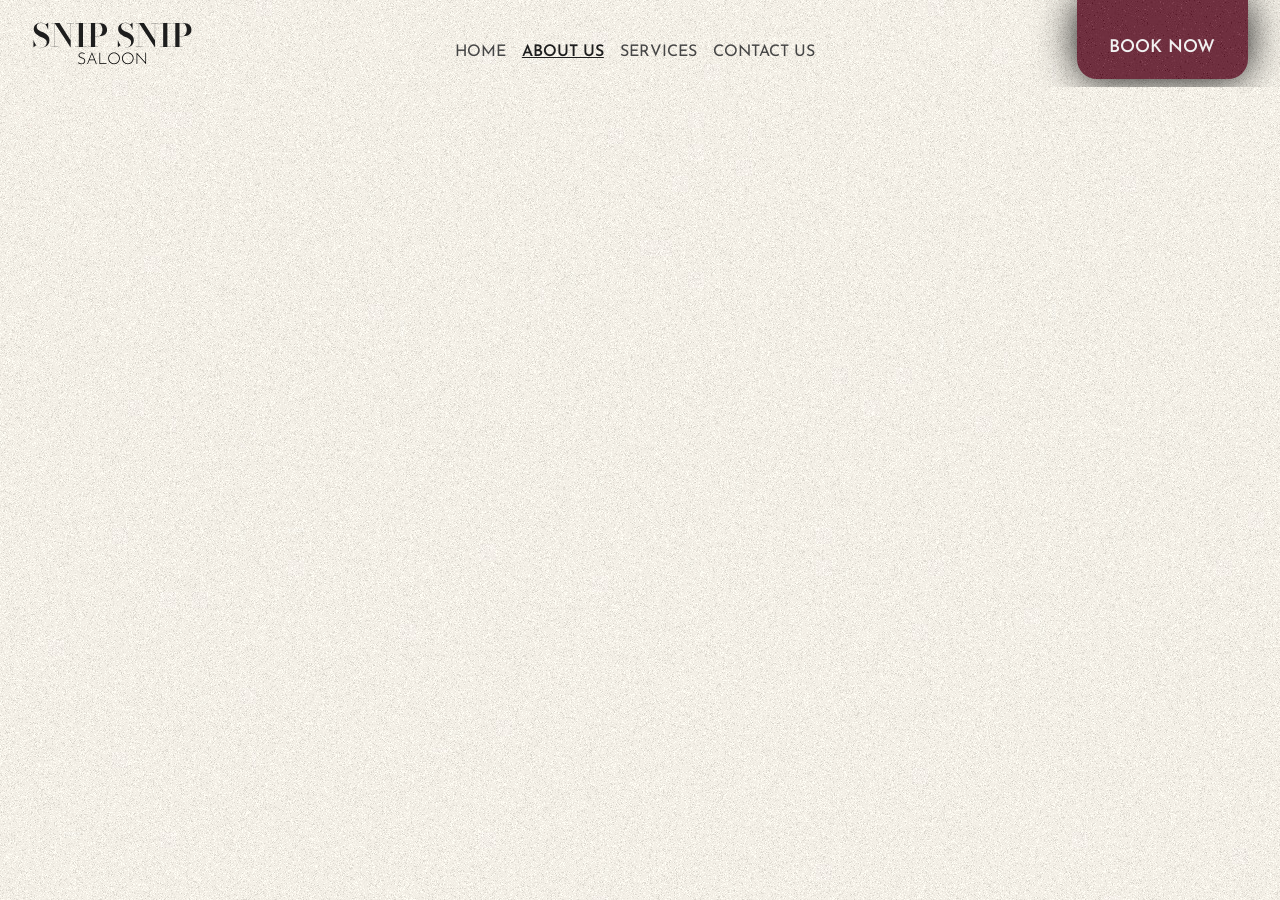
==== aboutUs.html @ 1d24a6b3 "Inital Commit" ====
<!-- Justin D. Grumal 240005134 -->
<!DOCTYPE html>
<html lang="en">
<head>
    <meta charset="UTF-8">
    <meta name="viewport" content="width=device-width, initial-scale=1.0">
    <title>SNIP SNIP - ABOUT US</title>
    <!-- Bootstrap  CDN -->
    <link href="https://cdn.jsdelivr.net/npm/bootstrap@5.3.8/dist/css/bootstrap.min.css" rel="stylesheet" integrity="sha384-sRIl4kxILFvY47J16cr9ZwB07vP4J8+LH7qKQnuqkuIAvNWLzeN8tE5YBujZqJLB" crossorigin="anonymous">
    <script src="https://cdn.jsdelivr.net/npm/bootstrap@5.3.8/dist/js/bootstrap.bundle.min.js" integrity="sha384-FKyoEForCGlyvwx9Hj09JcYn3nv7wiPVlz7YYwJrWVcXK/BmnVDxM+D2scQbITxI" crossorigin="anonymous"></script>
    <!-- Stylesheet -->
    <link rel="stylesheet" href="./CSS/universalStylesheet.css">
    <link rel="stylesheet" href="./CSS/aboutUsStylesheet.css">
    <link href='https://fonts.googleapis.com/css?family=Josefin Sans' rel='stylesheet'>
    <!-- JavaScript -->
    <script src="/JavaScript/setNav.js"></script>
</head>
<body>
    <!-- Navbar -->
    <nav class="navbar navbar-expand-lg sticky-top" id="navigationBar"></nav>
    <div class="container-fluid"></div>
</body>
</html>
---- CSS/universalStylesheet.css ----
/* Justin D. Grumal 240005134 */
html, body{
    overflow-x: hidden;
}
body{
    background-color: #F3EFE7;
    background-image: url(./Images/bg.jpg);
    background-repeat: repeat;
}
::-webkit-scrollbar {
    display: none;
}
p, .nav-link{
    font-family: 'Josefin Sans';
    font-size: 1rem;
}
h1, h2, h3, h4, h5, h6{
    font-family: 'Bodoni Moda';
}
h1{
    font-size: 2.5rem;
    font-weight: bold;
}
.white{
    color: #f1f1f1;
}
/* Navigation bar */
.navbar{
    padding-top: 0px;
}
.navbar-brand{
    margin: 0px;
    padding-left: 20px;
}
#navLinks{
    padding-top: 25px;
}
.nav-link{
    color: #464646;
    text-align: center;
}
.nav-link:hover{
    color: #1e1e1e;
    text-decoration: underline;
}
#bookNow{
    color: #f1f1f1;
    font-size: 1.1rem;
    font-weight: 600;
    background-color: #702F3E;
    background-image: url(./Images/bg2.jpg);
    background-repeat: none;
    filter: drop-shadow(0px 0px 20px #080808);
    border-radius: 0px 0px 20px 20px;
    padding: 35px 32.685px 18px 32.685px;
}
/* Offcanvas */
.offcanvas{
    background-color: #F3EFE7;
    background-image: url(./Images/bg.jpg);
    background-repeat: repeat;
}
.offcanvas:not(.show){
    background-image: none;
}
.navbar-toggler, .navbar-toggler::after, .btn-close, .btn-close::after{
    border: none !important;
    box-shadow: none !important;
    outline: none !important;
}
/* Footer */
footer{
    background-color: #403531;
    background-image: url(./Images/bg3.jpg);
    background-size: cover;
    position: absolute;
    left: 0;
    right: 0;
    width: 100%;
    padding-top: 10px;
}
#footerLogo{
    float: left;
}
#footerText{
    font-size: 0.8rem;
}
.footer-item{
    display: inline;
    list-style: none;
    padding-right: 20px;
}
/* Animation */
.fadeExit{
    animation: fadeExit;
    animation-timeline: view();
    animation-range: exit;
}
@keyframes fadeExit{
    from {scale: 1; opacity: 1;}
    to {scale: 0.8; opacity: 0;}
}
.offcanvas-top {
    height: 40vh !important;
}
/* Media Query */
@media (max-width: 600px) {
    body{
        padding: 0px;
    }
}
---- CSS/aboutUsStylesheet.css ----
/* Justin D. Grumal 240005134 */
#aboutUs{
    color: #1e1e1e;
    font-weight: 600;
    text-decoration: underline;
}
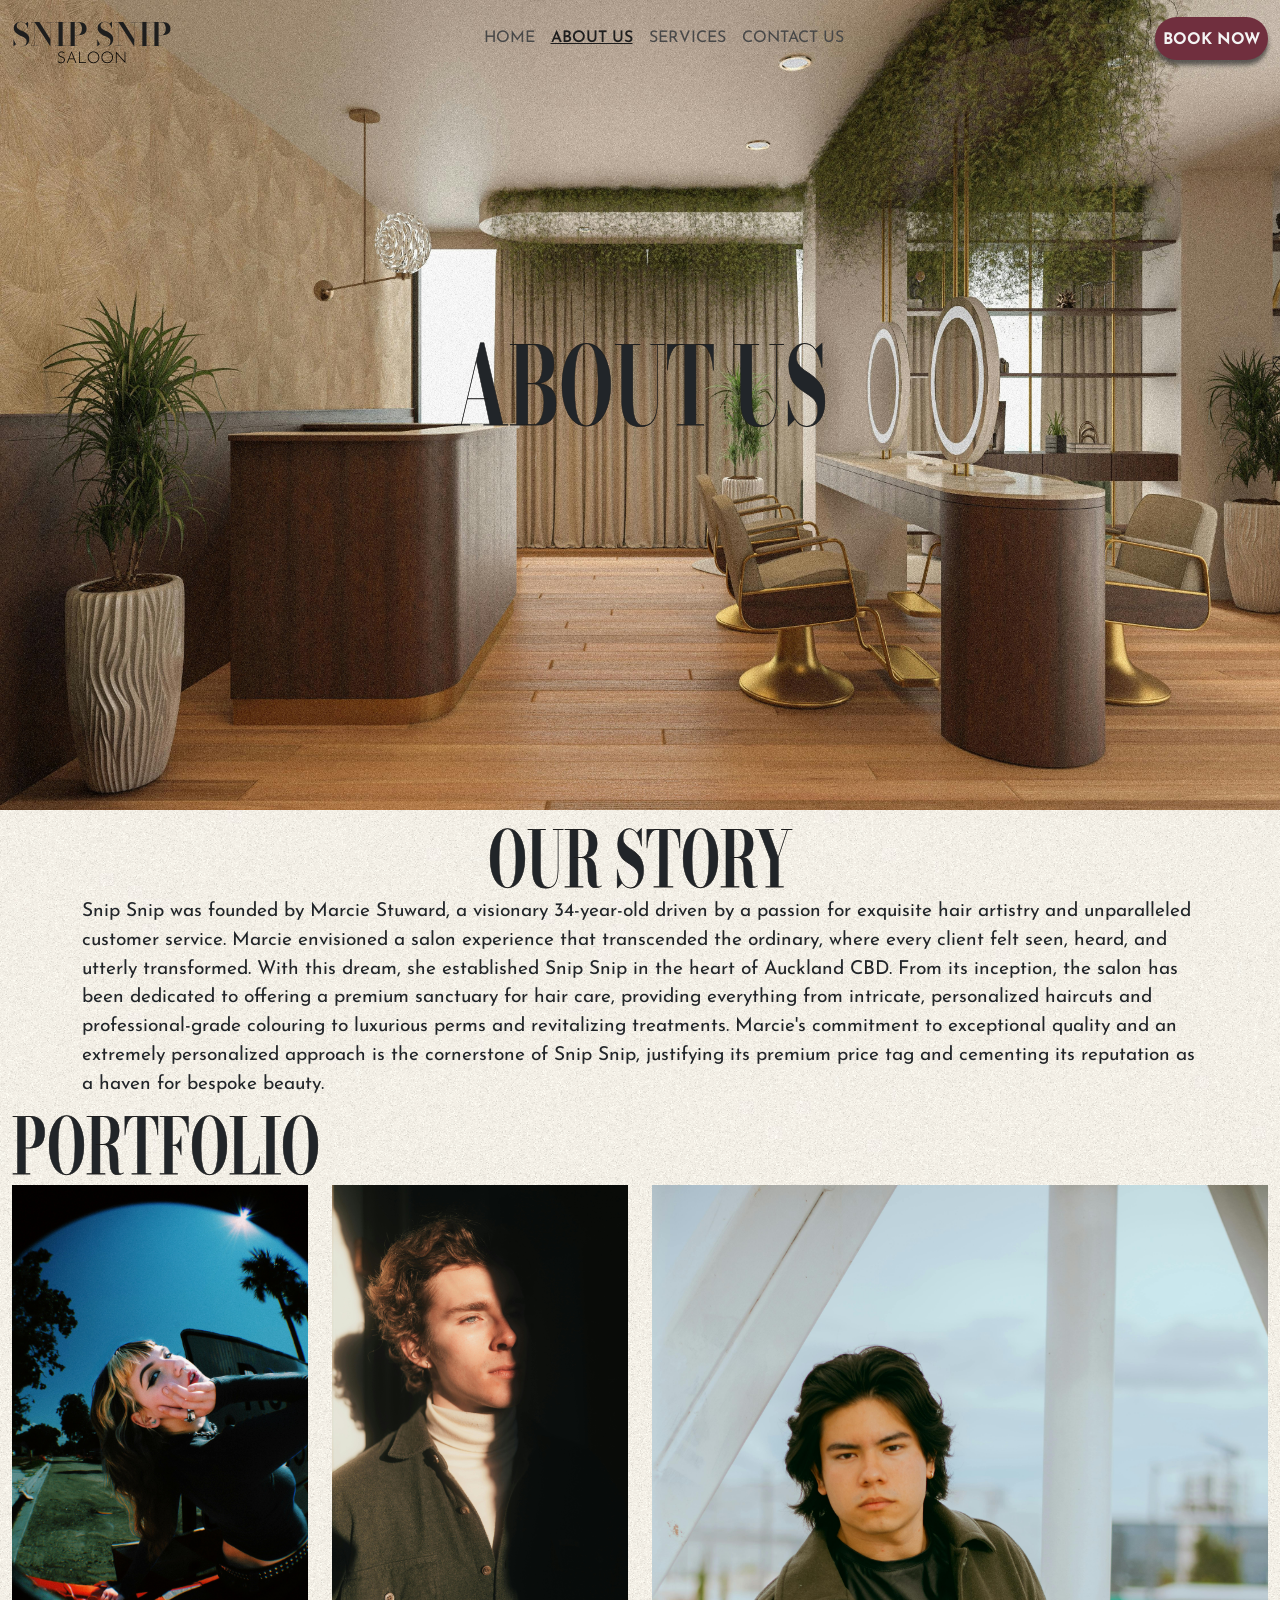
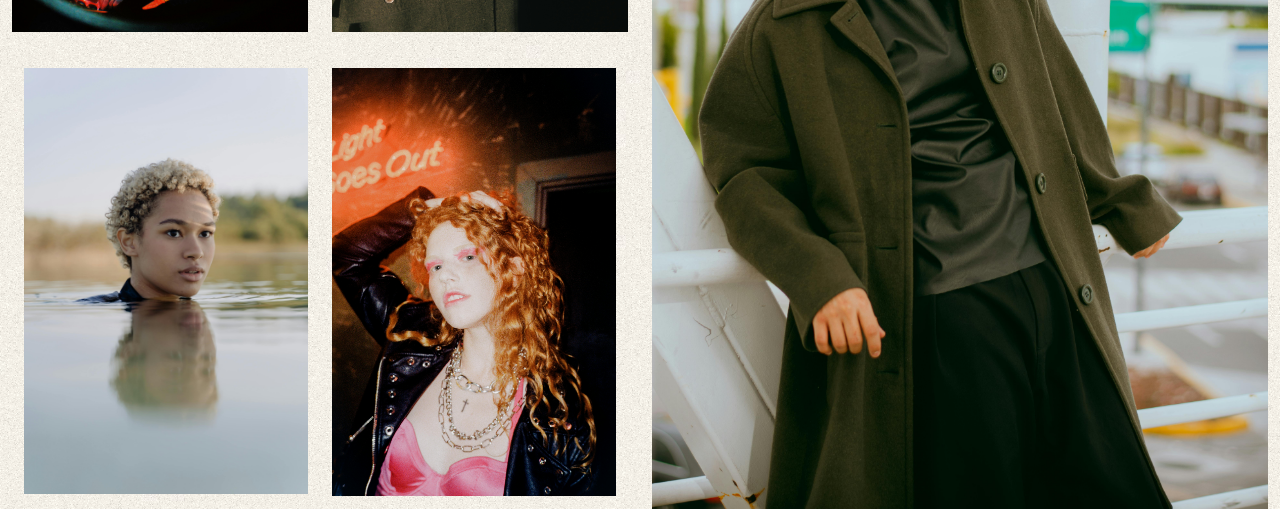
==== commit fd8d8175: "Added more pages" ====
--- a/aboutUs.html
+++ b/aboutUs.html
@@ -4,20 +4,72 @@
 <head>
     <meta charset="UTF-8">
     <meta name="viewport" content="width=device-width, initial-scale=1.0">
-    <title>SNIP SNIP - ABOUT US</title>
+    <title>Snip Snip - About Us</title>
     <!-- Bootstrap  CDN -->
     <link href="https://cdn.jsdelivr.net/npm/bootstrap@5.3.8/dist/css/bootstrap.min.css" rel="stylesheet" integrity="sha384-sRIl4kxILFvY47J16cr9ZwB07vP4J8+LH7qKQnuqkuIAvNWLzeN8tE5YBujZqJLB" crossorigin="anonymous">
     <script src="https://cdn.jsdelivr.net/npm/bootstrap@5.3.8/dist/js/bootstrap.bundle.min.js" integrity="sha384-FKyoEForCGlyvwx9Hj09JcYn3nv7wiPVlz7YYwJrWVcXK/BmnVDxM+D2scQbITxI" crossorigin="anonymous"></script>
+    <!-- JQuery CDN -->
+    <script src="https://ajax.googleapis.com/ajax/libs/jquery/3.7.1/jquery.min.js"></script>
+    <!-- Google Font -->
+    <link rel="stylesheet" href='https://fonts.googleapis.com/css?family=Josefin Sans'>
+    <link href="https://fonts.googleapis.com/css2?family=Bodoni+Moda:ital,opsz,wght@0,6..96,400..900;1,6..96,400..900&family=Libre+Barcode+128&family=Mozilla+Headline:wght@200..700&display=swap" rel="stylesheet">
     <!-- Stylesheet -->
     <link rel="stylesheet" href="./CSS/universalStylesheet.css">
     <link rel="stylesheet" href="./CSS/aboutUsStylesheet.css">
-    <link href='https://fonts.googleapis.com/css?family=Josefin Sans' rel='stylesheet'>
     <!-- JavaScript -->
     <script src="/JavaScript/setNav.js"></script>
+    <script src="./JavaScript/hideNav.js"></script>
 </head>
 <body>
     <!-- Navbar -->
-    <nav class="navbar navbar-expand-lg sticky-top" id="navigationBar"></nav>
-    <div class="container-fluid"></div>
+    <nav class="navbar navbar-expand-lg sticky-top autohide" id="navigationBar"></nav>
+    <!-- Content -->
+    <div class="container-fluid">
+        <!-- Banner -->
+        <div class="row" id="banner">
+            <div class="col-12 center">
+                <h1 class="text-uppercase thicker stretch">About Us</h1>
+            </div>
+        </div>
+        <br>
+        <!-- Our Story -->
+        <div class="container">
+            <div class="row" id="storyContainer">
+                <div class="col-md-12 centerCol">
+                    <h2 class="text-uppercase thicker stretch">Our Story</h2>
+                    <p>Snip Snip was founded by Marcie Stuward, a visionary 34-year-old driven by a passion for exquisite hair artistry and unparalleled customer service. Marcie envisioned a salon experience that transcended the ordinary, where every client felt seen, heard, and utterly transformed. With this dream, she established Snip Snip in the heart of Auckland CBD. From its inception, the salon has been dedicated to offering a premium sanctuary for hair care, providing everything from intricate, personalized haircuts and professional-grade colouring to luxurious perms and revitalizing treatments. Marcie's commitment to exceptional quality and an extremely personalized approach is the cornerstone of Snip Snip, justifying its premium price tag and cementing its reputation as a haven for bespoke beauty.</p>
+                </div>
+            </div> 
+        </div> 
+        <!-- Portfolio -->
+        <div class="row">
+            <div class="col-12">
+                <h2 class="text-uppercase thicker stretch">Portfolio</h2>
+            </div>
+        </div>
+        <div class="row gy-3">
+            <div class="col-md-6">
+                <div class="row gy-3">
+                    <div class="col-md-6">
+                        <img src="./CSS/Images/pexels-the-earthy-jay-380084919-30727520.jpg" class="w-100">
+                    </div>
+                    <div class="col-md-6">
+                        <img src="./CSS/Images/pexels-aman-malik-295717703-15669898.jpg" class="w-100 h-100">        
+                    </div>
+                </div>
+                <div class="row gy-3" id="portfolio">
+                    <div class="col-md-6">
+                        <img src="./CSS/Images/pexels-cottonbro-10678506.jpg" class="w-100">
+                    </div>
+                    <div class="col-md-6">
+                        <img src="./CSS/Images/pexels-cottonbro-10675701.jpg" class="w-100 h-100">        
+                    </div>
+                </div>
+            </div>
+            <div class="col-md-6">
+                <img src="./CSS/Images/pexels-cesar-o-neill-26650613-34082630.jpg" class="w-100 h-100">
+            </div>
+        </div>
+    </div>
 </body>
 </html>
--- a/CSS/universalStylesheet.css
+++ b/CSS/universalStylesheet.css
@@ -1,62 +1,175 @@
 /* Justin D. Grumal 240005134 */
+/* Custom Variables */  
+:root{
+    /* Colours */
+    --textColour: #1e1e1e;
+    --textColourInactive: #484848;
+    --textColourWhite: #f4f4f4;
+    --backgroundColour: #f3efe7;
+    --backgroundVariant1Colour: #E8E0D1;
+    --primaryColour: #702f3e;
+    --secondaryColour: #403531;
+    --accentColour: #28332a;
+    --shadowColour: #323232b5;
+    /* Font Size */
+    --fontBase: clamp(1rem,1.5vw,1.5rem);
+    --fontMd: clamp(30px, 4vw, 10rem);
+    --fontLg: clamp(40px, 5.6vw, 10rem);
+    --fontXlg: 3rem;
+    /* Font Family */
+    --fontFmHeading: "Bodoni Moda";
+    --fontFmText: "Josefin Sans"
+}
+/* Disables Scrollbar */
+::-webkit-scrollbar {
+    display: none;
+}
 html, body{
-    overflow-x: hidden;
+    max-width: 100%;
+}
+@media (max-width: 600px) {
+    body{
+        padding: 0px;
+    }
 }
 body{
-    background-color: #F3EFE7;
+    background-color: var(--backgroundColour);
     background-image: url(./Images/bg.jpg);
     background-repeat: repeat;
 }
-::-webkit-scrollbar {
-    display: none;
-}
+/* Center column */
+.center{
+    display: flex;
+    justify-content: center; /* Horizontal centering */
+    align-items: center;     /* Vertical centering */
+}
+.centerCol{
+    display: flex;
+    flex-direction: column;
+    justify-content: center; /* Horizontal centering */
+    align-items: center;     /* Vertical centering */
+}
+hr{
+    border: none;
+    border-top: 1px solid #fff;
+    opacity: 1;
+}
+/* Font */
 p, .nav-link{
-    font-family: 'Josefin Sans';
-    font-size: 1rem;
+    font-family: var(--fontFmText);
 }
 h1, h2, h3, h4, h5, h6{
-    font-family: 'Bodoni Moda';
+    font-family: var(--fontFmHeading);
+    font-weight: bold;
 }
 h1{
-    font-size: 2.5rem;
+    font-size: var(--fontLg);
+}
+h2{
+    font-size: var(--fontMd);
+}
+p{
+    font-size: var(--fontBase);
+}
+.whiteText{
+    color: var(--textColourWhite);
+}
+.thicker{
+    -webkit-text-stroke: .5px var(--textColour);
+}
+.whiteThicker{
+    -webkit-text-stroke: .5px var(--textColourWhite);
+}
+.stretch{
+    transform: scaleY(1.5);
+}
+.logo{
+    font-size: 30px;
+}
+/* Button */
+.button{
+    color: var(--textColour);
+    font-family: var(--fontFmText);
+    font-size: clamp(1rem,5vw,2rem);
     font-weight: bold;
-}
-.white{
-    color: #f1f1f1;
-}
+
+    background-color: var(--textColourWhite);
+    border: 1px solid var(--textColour);
+    border-radius: 50px;
+    padding: 10px 10px 0px 10px;
+}
+.btn {
+    border: none !important;
+    border-radius: 0.375rem;
+    transition: transform 0.1s ease-out;
+}
+.btn:focus, .btn:active {
+    outline: none !important;
+    box-shadow: none !important;
+}
+.btn:hover{
+    transform: scale(1.1);
+    transition: transform 0.3s ease-in;
+}   
+
 /* Navigation bar */
-.navbar{
-    padding-top: 0px;
-}
+/* Nav Container */
+.navbar{ 
+    padding-top: 10px;
+}
+/* Nav Logo */
 .navbar-brand{
     margin: 0px;
-    padding-left: 20px;
-}
-#navLinks{
-    padding-top: 25px;
+    padding: 0px;
+}
+#navbarLogo{
+    width: clamp(111.63px,26vw,10rem);
+    height: auto;
+    min-width: 111.63px;
+    min-height: 43px;
 }
 .nav-link{
-    color: #464646;
+    color: var(--textColourInactive);
+    font-size: 1rem;
     text-align: center;
+    display: inline-block;
 }
 .nav-link:hover{
-    color: #1e1e1e;
+    color: var(--textColour);
     text-decoration: underline;
 }
 #bookNow{
-    color: #f1f1f1;
+    background-color: var(--primaryColour);
+    color: var(--textColourWhite);
+    font-weight: bold;
+    border-radius: 30px;
+    filter: drop-shadow(0px 5px 2px var(--shadowColour));
+    padding: 11px 8px 8px 8px;
+    transition: transform 0.1s ease-out, filter 0.1s ease-out;
+}
+#bookNow:hover{
+    text-decoration: none;
+    filter: drop-shadow(0px 7px 4px var(--shadowColour));
+    transform: scale(1.05);
+    transition: transform 0.3s ease-in, filter 0.3s ease-in;
+}
+/* #bookNow{
+    background-color: var(--primaryColour);
+    background-image: url(./Images/bg2.jpg);
+    background-repeat: none;
+    
+    color: var(--textColourWhite);
     font-size: 1.1rem;
     font-weight: 600;
-    background-color: #702F3E;
-    background-image: url(./Images/bg2.jpg);
-    background-repeat: none;
-    filter: drop-shadow(0px 0px 20px #080808);
+    
+    filter: drop-shadow(0px 0px 20px var(--shadowColour));
     border-radius: 0px 0px 20px 20px;
     padding: 35px 32.685px 18px 32.685px;
-}
+} */
+
 /* Offcanvas */
 .offcanvas{
-    background-color: #F3EFE7;
+    background-color: var(--backgroundColour);
     background-image: url(./Images/bg.jpg);
     background-repeat: repeat;
 }
@@ -68,9 +181,21 @@
     box-shadow: none !important;
     outline: none !important;
 }
+/* Navigation hide */
+.autohide {
+  width: 100%;
+  z-index: 1030; 
+  transition: transform 0.3s ease-in-out;
+}
+.scrolled-down {
+  transform: translateY(-100%);
+}
+.scrolled-up {
+  transform: translateY(0);
+}
 /* Footer */
 footer{
-    background-color: #403531;
+    background-color: var(--secondaryColour);
     background-image: url(./Images/bg3.jpg);
     background-size: cover;
     position: absolute;
@@ -79,8 +204,9 @@
     width: 100%;
     padding-top: 10px;
 }
-#footerLogo{
-    float: left;
+.footerIcon{
+    color: var(--textColourWhite);
+    font-size: 1.5rem;
 }
 #footerText{
     font-size: 0.8rem;
@@ -90,7 +216,17 @@
     list-style: none;
     padding-right: 20px;
 }
+
 /* Animation */
+.animationFade{
+    animation: fade;
+    animation-timeline: view();
+    animation-range: entry;
+}
+@keyframes fade{
+    from {scale: 0.8; opacity: 0;}
+    to {scale: 1; opacity: 1;}
+}
 .fadeExit{
     animation: fadeExit;
     animation-timeline: view();
@@ -100,12 +236,20 @@
     from {scale: 1; opacity: 1;}
     to {scale: 0.8; opacity: 0;}
 }
-.offcanvas-top {
-    height: 40vh !important;
-}
-/* Media Query */
-@media (max-width: 600px) {
-    body{
-        padding: 0px;
-    }
-}+
+.animationZoom {
+  animation: fade 1s ease-out forwards;
+}
+
+@keyframes zoomIn {
+  from {
+    transform: scale(0);
+    opacity: 0;
+  }
+  to {
+    transform: scale(1);
+    opacity: 1;
+  }
+}
+
+
--- a/CSS/aboutUsStylesheet.css
+++ b/CSS/aboutUsStylesheet.css
@@ -3,4 +3,76 @@
     color: #1e1e1e;
     font-weight: 600;
     text-decoration: underline;
-} +} 
+/* Body Background */
+body{
+    background-image: url(./Images/bannerIndex_L.jpg), url(./Images/bg.jpg);
+    background-repeat: no-repeat, repeat;
+    background-size: 100vw 90vh;
+}
+@media (max-width: 600px) {
+    body{
+        background-image: url(./Images/bannerIndex_SM.jpg);
+        background-repeat: no-repeat;
+        background-size: 100vw 90vh;
+    }
+}
+/* Banner Container */
+#banner{
+    display: flex;
+    height: 70vh; 
+    align-items: center; 
+    justify-content: center; 
+}
+/* Story Container */
+#storyContainer{
+    padding: 100px 0 0 0;
+}
+/* Portfolio */
+#portfolio{
+    margin: 20px 0 0 0;
+}
+.flip-card {
+  background-color: transparent;
+  width: 100%;
+  height: auto;
+  border: 1px solid #f1f1f1;
+  perspective: 1000px; /* Remove this if you don't want the 3D effect */
+}
+
+/* This container is needed to position the front and back side */
+.flip-card-inner {
+  position: relative;
+  width: 100%;
+  height: 100%;
+  text-align: center;
+  transition: transform 0.8s;
+  transform-style: preserve-3d;
+}
+
+/* Do an horizontal flip when you move the mouse over the flip box container */
+.flip-card:hover .flip-card-inner {
+  transform: rotateY(180deg);
+}
+
+/* Position the front and back side */
+.flip-card-front, .flip-card-back {
+  position: absolute;
+  width: 100%;
+  height: 100%;
+  -webkit-backface-visibility: hidden; /* Safari */
+  backface-visibility: hidden;
+}
+
+/* Style the front side (fallback if image is missing) */
+.flip-card-front {
+  background-color: #bbb;
+  color: black;
+}
+
+/* Style the back side */
+.flip-card-back {
+  background-color: dodgerblue;
+  color: white;
+  transform: rotateY(180deg);
+}
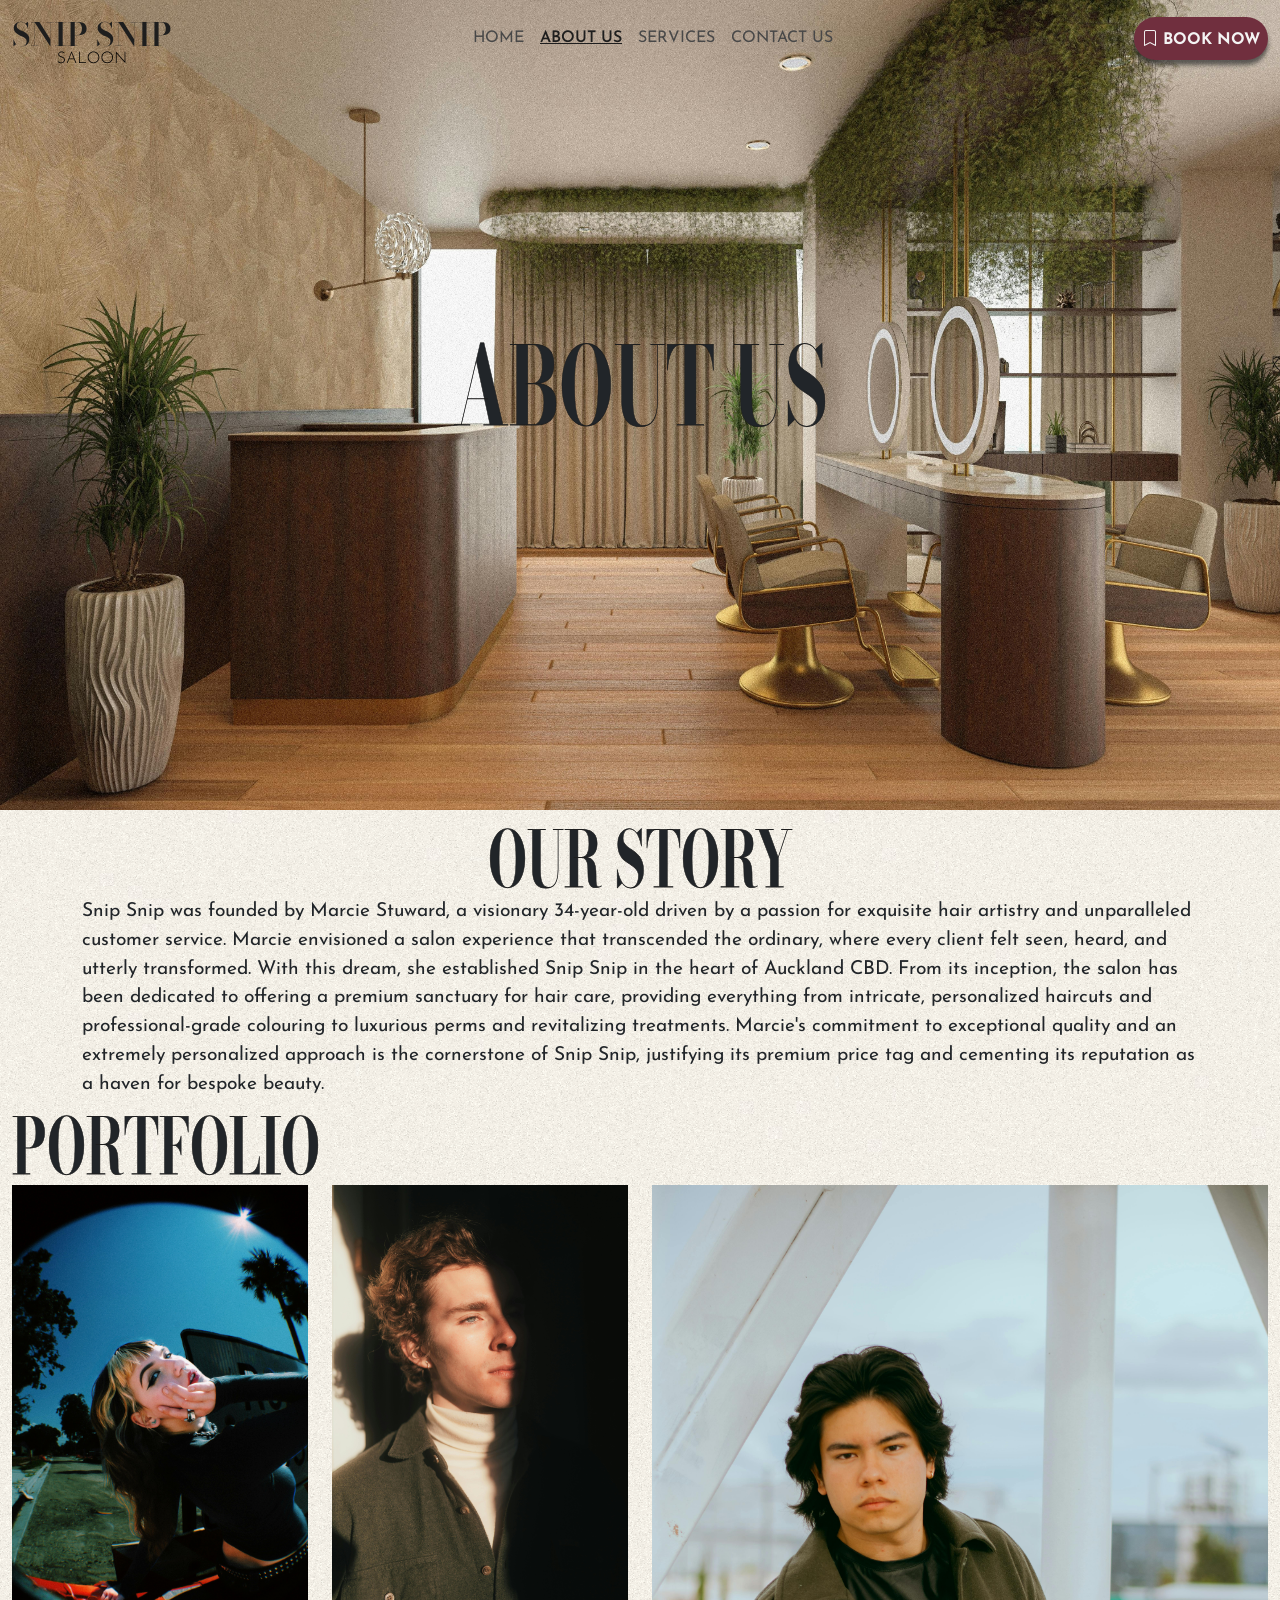
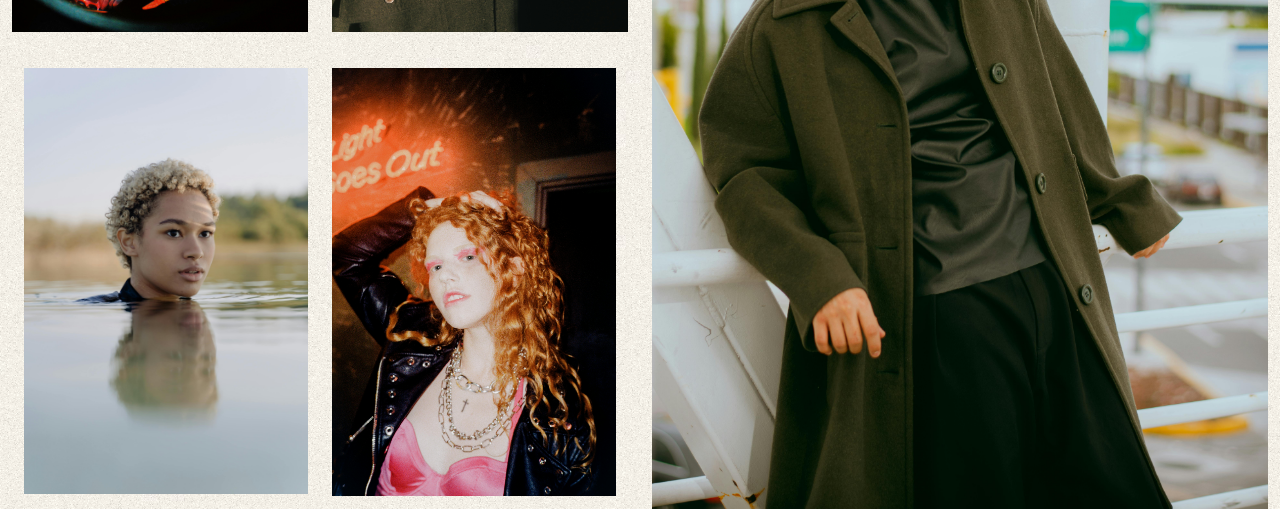
==== commit 348cee11: "Finished Home" ====
--- a/aboutUs.html
+++ b/aboutUs.html
@@ -8,6 +8,7 @@
     <!-- Bootstrap  CDN -->
     <link href="https://cdn.jsdelivr.net/npm/bootstrap@5.3.8/dist/css/bootstrap.min.css" rel="stylesheet" integrity="sha384-sRIl4kxILFvY47J16cr9ZwB07vP4J8+LH7qKQnuqkuIAvNWLzeN8tE5YBujZqJLB" crossorigin="anonymous">
     <script src="https://cdn.jsdelivr.net/npm/bootstrap@5.3.8/dist/js/bootstrap.bundle.min.js" integrity="sha384-FKyoEForCGlyvwx9Hj09JcYn3nv7wiPVlz7YYwJrWVcXK/BmnVDxM+D2scQbITxI" crossorigin="anonymous"></script>
+    <link rel="stylesheet" href="https://cdn.jsdelivr.net/npm/bootstrap-icons@1.13.1/font/bootstrap-icons.min.css">
     <!-- JQuery CDN -->
     <script src="https://ajax.googleapis.com/ajax/libs/jquery/3.7.1/jquery.min.js"></script>
     <!-- Google Font -->
--- a/CSS/universalStylesheet.css
+++ b/CSS/universalStylesheet.css
@@ -5,12 +5,14 @@
     --textColour: #1e1e1e;
     --textColourInactive: #484848;
     --textColourWhite: #f4f4f4;
+    --textColourWhiteVar2: #e4e4e4;
     --backgroundColour: #f3efe7;
     --backgroundVariant1Colour: #E8E0D1;
     --primaryColour: #702f3e;
     --secondaryColour: #403531;
     --accentColour: #28332a;
     --shadowColour: #323232b5;
+    --shadowColourVar2: #212121d8;
     /* Font Size */
     --fontBase: clamp(1rem,1.5vw,1.5rem);
     --fontMd: clamp(30px, 4vw, 10rem);
@@ -54,6 +56,11 @@
     border-top: 1px solid #fff;
     opacity: 1;
 }
+.hrBlack{
+    border: none;
+    border-top: 2px solid var(--textColour);
+    opacity: 1;
+}
 /* Font */
 p, .nav-link{
     font-family: var(--fontFmText);
@@ -71,6 +78,9 @@
 p{
     font-size: var(--fontBase);
 }
+a{
+    color: inherit;
+}
 .whiteText{
     color: var(--textColourWhite);
 }
@@ -78,13 +88,14 @@
     -webkit-text-stroke: .5px var(--textColour);
 }
 .whiteThicker{
-    -webkit-text-stroke: .5px var(--textColourWhite);
+    -webkit-text-stroke: 1px var(--textColourWhite);
 }
 .stretch{
     transform: scaleY(1.5);
 }
 .logo{
-    font-size: 30px;
+    font-size: clamp(30px,4vw,50px);
+    padding: 0 20px 0 0 ;
 }
 /* Button */
 .button{
@@ -94,9 +105,43 @@
     font-weight: bold;
 
     background-color: var(--textColourWhite);
-    border: 1px solid var(--textColour);
+    filter: drop-shadow(0px 8px 4px var(--shadowColourVar2));
+    padding: 13px 10px 10px 10px;
+    border: none;
     border-radius: 50px;
-    padding: 10px 10px 0px 10px;
+    transition: transform 0.1s ease-out, filter 0.1s ease-out;
+}
+.buttonAlt{
+    color: var(--textColourWhite);
+    font-family: var(--fontFmText);
+    font-size: clamp(1rem,5vw,2rem);
+    font-weight: bold;
+
+    background-color: var(--textColour);
+    filter: drop-shadow(0px 8px 4px var(--shadowColourVar2));
+    padding: 13px 10px 10px 10px;
+    border: none;
+    border-radius: 50px;
+    transition: transform 0.1s ease-out, filter 0.1s ease-out;
+}
+.bookNowBtn{
+    color: var(--textColourWhite);
+    font-family: var(--fontFmText);
+    font-size: clamp(1rem,5vw,2rem);
+    font-weight: bold;
+
+    background-color: var(--primaryColour);
+    filter: drop-shadow(0px 8px 4px var(--shadowColourVar2));
+    padding: 13px 10px 10px 10px;
+    border: none;
+    border-radius: 50px;
+    transition: transform 0.1s ease-out, filter 0.1s ease-out;
+}
+.button:hover, .buttonAlt:hover, .bookNowBtn:hover{
+    text-decoration: none;
+    filter: drop-shadow(0px 14px 8px var(--shadowColourVar2));
+    transform: scale(1.05);
+    transition: transform 0.3s ease-in, filter 0.3s ease-in;
 }
 .btn {
     border: none !important;
@@ -113,15 +158,16 @@
 }   
 
 /* Navigation bar */
-/* Nav Container */
+/* Container */
 .navbar{ 
     padding-top: 10px;
 }
-/* Nav Logo */
+/* Logo Container */
 .navbar-brand{
     margin: 0px;
     padding: 0px;
 }
+/* Logo */
 #navbarLogo{
     width: clamp(111.63px,26vw,10rem);
     height: auto;
@@ -153,19 +199,6 @@
     transform: scale(1.05);
     transition: transform 0.3s ease-in, filter 0.3s ease-in;
 }
-/* #bookNow{
-    background-color: var(--primaryColour);
-    background-image: url(./Images/bg2.jpg);
-    background-repeat: none;
-    
-    color: var(--textColourWhite);
-    font-size: 1.1rem;
-    font-weight: 600;
-    
-    filter: drop-shadow(0px 0px 20px var(--shadowColour));
-    border-radius: 0px 0px 20px 20px;
-    padding: 35px 32.685px 18px 32.685px;
-} */
 
 /* Offcanvas */
 .offcanvas{
@@ -183,15 +216,15 @@
 }
 /* Navigation hide */
 .autohide {
-  width: 100%;
-  z-index: 1030; 
-  transition: transform 0.3s ease-in-out;
+    width: 100%;
+    z-index: 1030; 
+    transition: transform 0.3s ease-in-out;
 }
 .scrolled-down {
-  transform: translateY(-100%);
+    transform: translateY(-100%);
 }
 .scrolled-up {
-  transform: translateY(0);
+    transform: translateY(0);
 }
 /* Footer */
 footer{
@@ -223,6 +256,9 @@
     animation-timeline: view();
     animation-range: entry;
 }
+.animationZoom {
+  animation: fade 1s ease-out forwards;
+}
 @keyframes fade{
     from {scale: 0.8; opacity: 0;}
     to {scale: 1; opacity: 1;}
@@ -235,21 +271,4 @@
 @keyframes fadeExit{
     from {scale: 1; opacity: 1;}
     to {scale: 0.8; opacity: 0;}
-}
-
-.animationZoom {
-  animation: fade 1s ease-out forwards;
-}
-
-@keyframes zoomIn {
-  from {
-    transform: scale(0);
-    opacity: 0;
-  }
-  to {
-    transform: scale(1);
-    opacity: 1;
-  }
-}
-
-
+}
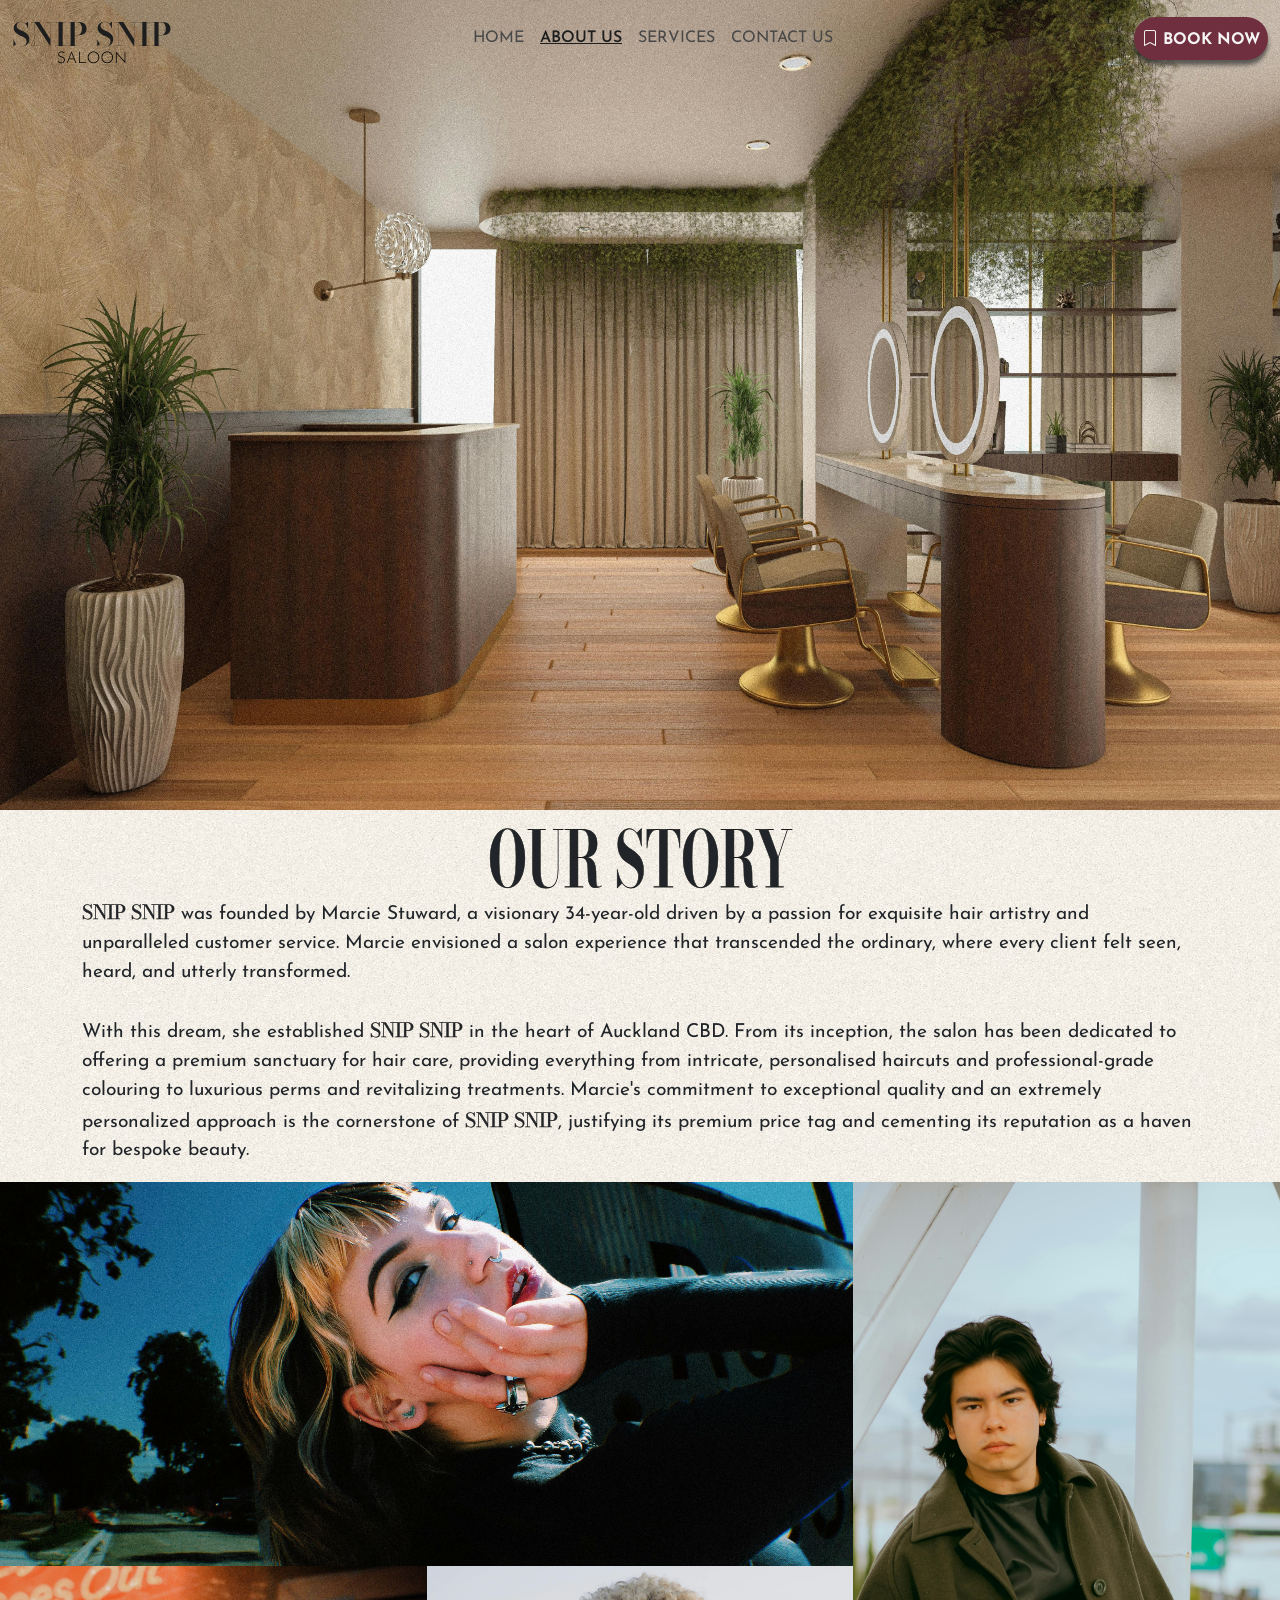
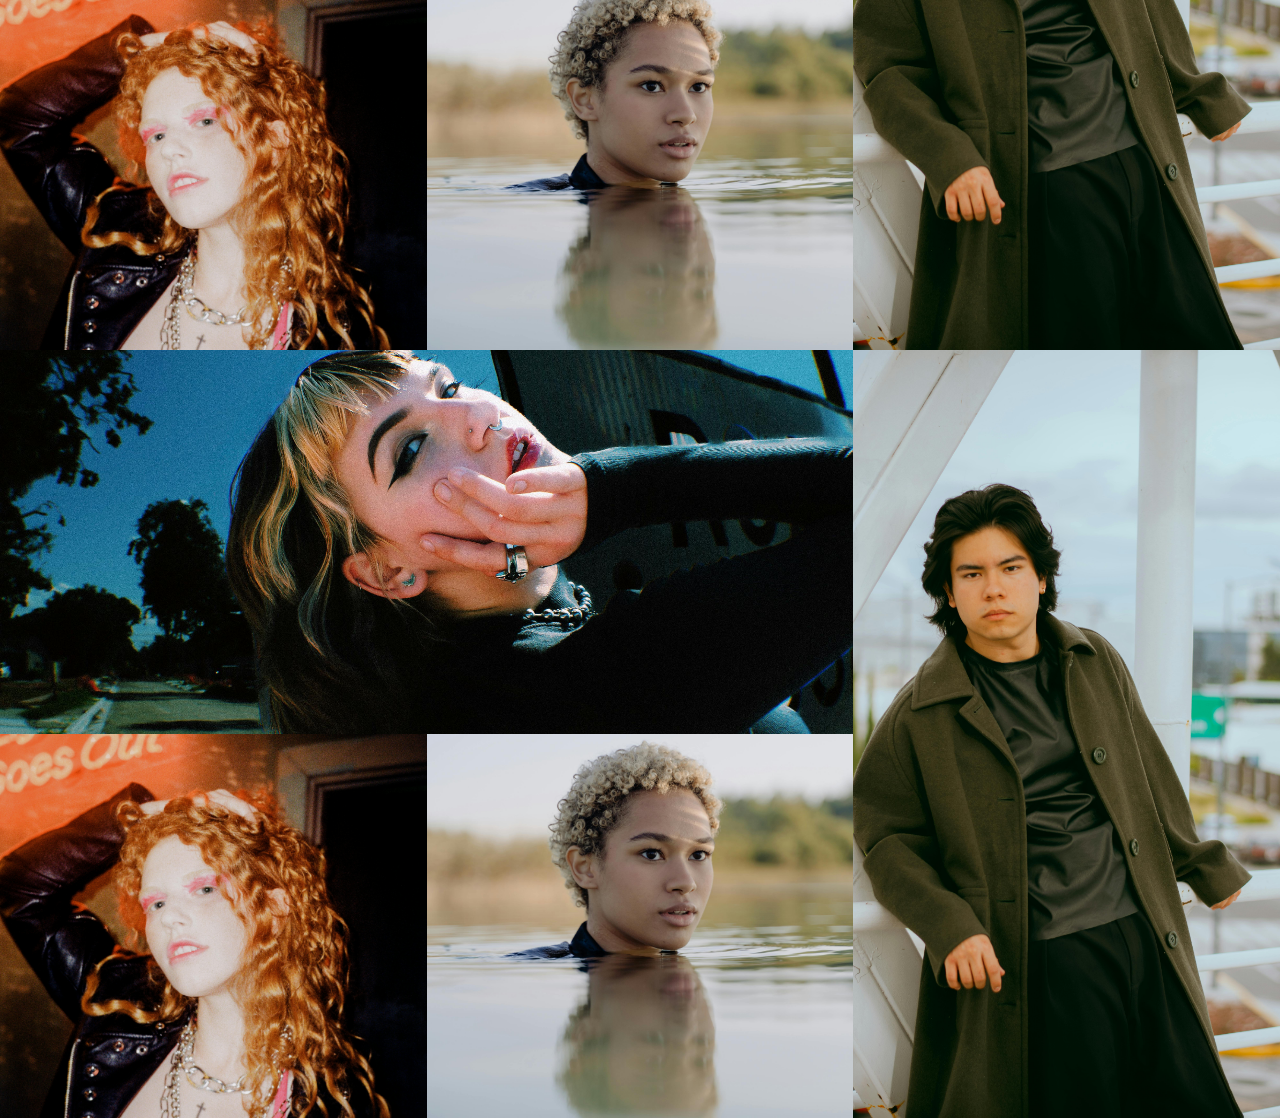
==== commit 6bbf9f70: "Finished Service Page | About Partially" ====
--- a/aboutUs.html
+++ b/aboutUs.html
@@ -29,7 +29,6 @@
         <!-- Banner -->
         <div class="row" id="banner">
             <div class="col-12 center">
-                <h1 class="text-uppercase thicker stretch">About Us</h1>
             </div>
         </div>
         <br>
@@ -38,39 +37,75 @@
             <div class="row" id="storyContainer">
                 <div class="col-md-12 centerCol">
                     <h2 class="text-uppercase thicker stretch">Our Story</h2>
-                    <p>Snip Snip was founded by Marcie Stuward, a visionary 34-year-old driven by a passion for exquisite hair artistry and unparalleled customer service. Marcie envisioned a salon experience that transcended the ordinary, where every client felt seen, heard, and utterly transformed. With this dream, she established Snip Snip in the heart of Auckland CBD. From its inception, the salon has been dedicated to offering a premium sanctuary for hair care, providing everything from intricate, personalized haircuts and professional-grade colouring to luxurious perms and revitalizing treatments. Marcie's commitment to exceptional quality and an extremely personalized approach is the cornerstone of Snip Snip, justifying its premium price tag and cementing its reputation as a haven for bespoke beauty.</p>
+                    <p><span class="text-uppercase thicker" style="font-family: var(--fontFmHeading);">Snip Snip</span> was founded by Marcie Stuward, a visionary 34-year-old driven by a passion for exquisite hair artistry and unparalleled customer service. Marcie envisioned a salon experience that transcended the ordinary, where every client felt seen, heard, and utterly transformed.<br><br>With this dream, she established <span class="text-uppercase thicker" style="font-family: var(--fontFmHeading);">Snip Snip</span> in the heart of Auckland CBD. From its inception, the salon has been dedicated to offering a premium sanctuary for hair care, providing everything from intricate, personalised haircuts and professional-grade colouring to luxurious perms and revitalizing treatments. Marcie's commitment to exceptional quality and an extremely personalized approach is the cornerstone of <span class="text-uppercase thicker" style="font-family: var(--fontFmHeading);">Snip Snip</span>, justifying its premium price tag and cementing its reputation as a haven for bespoke beauty.</p>
                 </div>
             </div> 
         </div> 
         <!-- Portfolio -->
         <div class="row">
-            <div class="col-12">
-                <h2 class="text-uppercase thicker stretch">Portfolio</h2>
-            </div>
-        </div>
-        <div class="row gy-3">
-            <div class="col-md-6">
-                <div class="row gy-3">
-                    <div class="col-md-6">
-                        <img src="./CSS/Images/pexels-the-earthy-jay-380084919-30727520.jpg" class="w-100">
-                    </div>
-                    <div class="col-md-6">
-                        <img src="./CSS/Images/pexels-aman-malik-295717703-15669898.jpg" class="w-100 h-100">        
+            <div class="col-8">
+                <div class="row">
+                    <div class="p-0 col-md-12">
+                        <div class="portfolioContainer2">
+                            <img src="./CSS/Images/pexels-the-earthy-jay-380084919-30727520.jpg">
+                        </div>
                     </div>
                 </div>
-                <div class="row gy-3" id="portfolio">
-                    <div class="col-md-6">
-                        <img src="./CSS/Images/pexels-cottonbro-10678506.jpg" class="w-100">
+                <div class="row">
+                    <div class="p-0 col-6">
+                        <div class="portfolioContainer3">
+                            <img src="./CSS/Images/pexels-cottonbro-10675701.jpg">
+                        </div>
                     </div>
-                    <div class="col-md-6">
-                        <img src="./CSS/Images/pexels-cottonbro-10675701.jpg" class="w-100 h-100">        
+                    <div class="p-0 col-6">
+                        <div class="portfolioContainer3">
+                            <img src="./CSS/Images/pexels-cottonbro-10678506.jpg">
+                        </div>
                     </div>
                 </div>
             </div>
-            <div class="col-md-6">
-                <img src="./CSS/Images/pexels-cesar-o-neill-26650613-34082630.jpg" class="w-100 h-100">
+            <div class="p-0 col-4">
+                <div class="portfolioContainer">
+                    <img src="./CSS/Images/pexels-cesar-o-neill-26650613-34082630.jpg">
+                    <div class="dresserContainer">
+                        <h3 class="text-uppercase thicker stretch">Hairdresser: Chris Andrew</h3>
+                    </div>
+                </div>
             </div>
         </div>
+        <div class="row">
+            <div class="col-8">
+                <div class="row">
+                    <div class="p-0 col-md-12">
+                        <div class="portfolioContainer2">
+                            <img src="./CSS/Images/pexels-the-earthy-jay-380084919-30727520.jpg">
+                        </div>
+                    </div>
+                </div>
+                <div class="row">
+                    <div class="p-0 col-6">
+                        <div class="portfolioContainer3">
+                            <img src="./CSS/Images/pexels-cottonbro-10675701.jpg">
+                        </div>
+                    </div>
+                    <div class="p-0 col-6">
+                        <div class="portfolioContainer3">
+                            <img src="./CSS/Images/pexels-cottonbro-10678506.jpg">
+                        </div>
+                    </div>
+                </div>
+            </div>
+            <div class="p-0 col-4">
+                <div class="portfolioContainer">
+                    <img src="./CSS/Images/pexels-cesar-o-neill-26650613-34082630.jpg">
+                    <!-- <div class="dresserContainer">
+                        <img src="./CSS/Images/chrisHairdresser.png">
+                        <p>Text</p>
+                    </div> -->
+                </div>
+            </div>
+        </div>
+        
     </div>
 </body>
 </html>
--- a/CSS/universalStylesheet.css
+++ b/CSS/universalStylesheet.css
@@ -94,7 +94,7 @@
     transform: scaleY(1.5);
 }
 .logo{
-    font-size: clamp(30px,4vw,50px);
+    font-size: clamp(20px,4vw,30px);
     padding: 0 20px 0 0 ;
 }
 /* Button */
@@ -139,7 +139,7 @@
 }
 .button:hover, .buttonAlt:hover, .bookNowBtn:hover{
     text-decoration: none;
-    filter: drop-shadow(0px 14px 8px var(--shadowColourVar2));
+    filter: drop-shadow(0px 10px 4px var(--shadowColourVar2));
     transform: scale(1.05);
     transition: transform 0.3s ease-in, filter 0.3s ease-in;
 }
--- a/CSS/aboutUsStylesheet.css
+++ b/CSS/aboutUsStylesheet.css
@@ -12,8 +12,8 @@
 }
 @media (max-width: 600px) {
     body{
-        background-image: url(./Images/bannerIndex_SM.jpg);
-        background-repeat: no-repeat;
+        background-image: url(./Images/bannerIndex_SM.jpg), url(./Images/bg.jpg);
+        background-repeat: no-repeat, repeat;
         background-size: 100vw 90vh;
     }
 }
@@ -29,50 +29,49 @@
     padding: 100px 0 0 0;
 }
 /* Portfolio */
-#portfolio{
-    margin: 20px 0 0 0;
+.portfolioContainer{
+    position: relative;
+    display: block;
+    margin: auto;
+    width: 100%;
+    height: 60vw;
 }
-.flip-card {
-  background-color: transparent;
-  width: 100%;
-  height: auto;
-  border: 1px solid #f1f1f1;
-  perspective: 1000px; /* Remove this if you don't want the 3D effect */
+.portfolioContainer img:hover{
+    filter: opacity(0.1);
+    transition: filter 0.3s ease-in;
 }
-
-/* This container is needed to position the front and back side */
-.flip-card-inner {
-  position: relative;
-  width: 100%;
-  height: 100%;
-  text-align: center;
-  transition: transform 0.8s;
-  transform-style: preserve-3d;
+.portfolioContainer2{
+    position: relative;
+    display: block;
+    margin: auto;
+    width: 100%;
+    height: 30vw;
 }
-
-/* Do an horizontal flip when you move the mouse over the flip box container */
-.flip-card:hover .flip-card-inner {
-  transform: rotateY(180deg);
+.portfolioContainer3{
+    position: relative;
+    display: block;
+    margin: auto;
+    width: 100%;
+    height: 30vw;
 }
-
-/* Position the front and back side */
-.flip-card-front, .flip-card-back {
-  position: absolute;
-  width: 100%;
-  height: 100%;
-  -webkit-backface-visibility: hidden; /* Safari */
-  backface-visibility: hidden;
+.portfolioContainer img, .portfolioContainer2 img, .portfolioContainer3 img{
+    width: 100%;
+    height: 100%;
+    object-fit: cover;
+    transition: filter 0.2s ease-out;
 }
-
-/* Style the front side (fallback if image is missing) */
-.flip-card-front {
-  background-color: #bbb;
-  color: black;
+.dresserContainer{
+    position: absolute;
+    z-index: -1 !important;
+    bottom: 0;
+    left: 10px;
 }
-
-/* Style the back side */
-.flip-card-back {
-  background-color: dodgerblue;
-  color: white;
-  transform: rotateY(180deg);
+.dresserContainer img{
+    width: clamp(30px, 20vw,20rem);
+    height: auto;
+    aspect-ratio: 1/1;
+    border: 1px solid var(--textColourWhite);
+    border-radius: 50%;
+    filter: drop-shadow(0px 5px 2px var(--shadowColour));
+    
 }
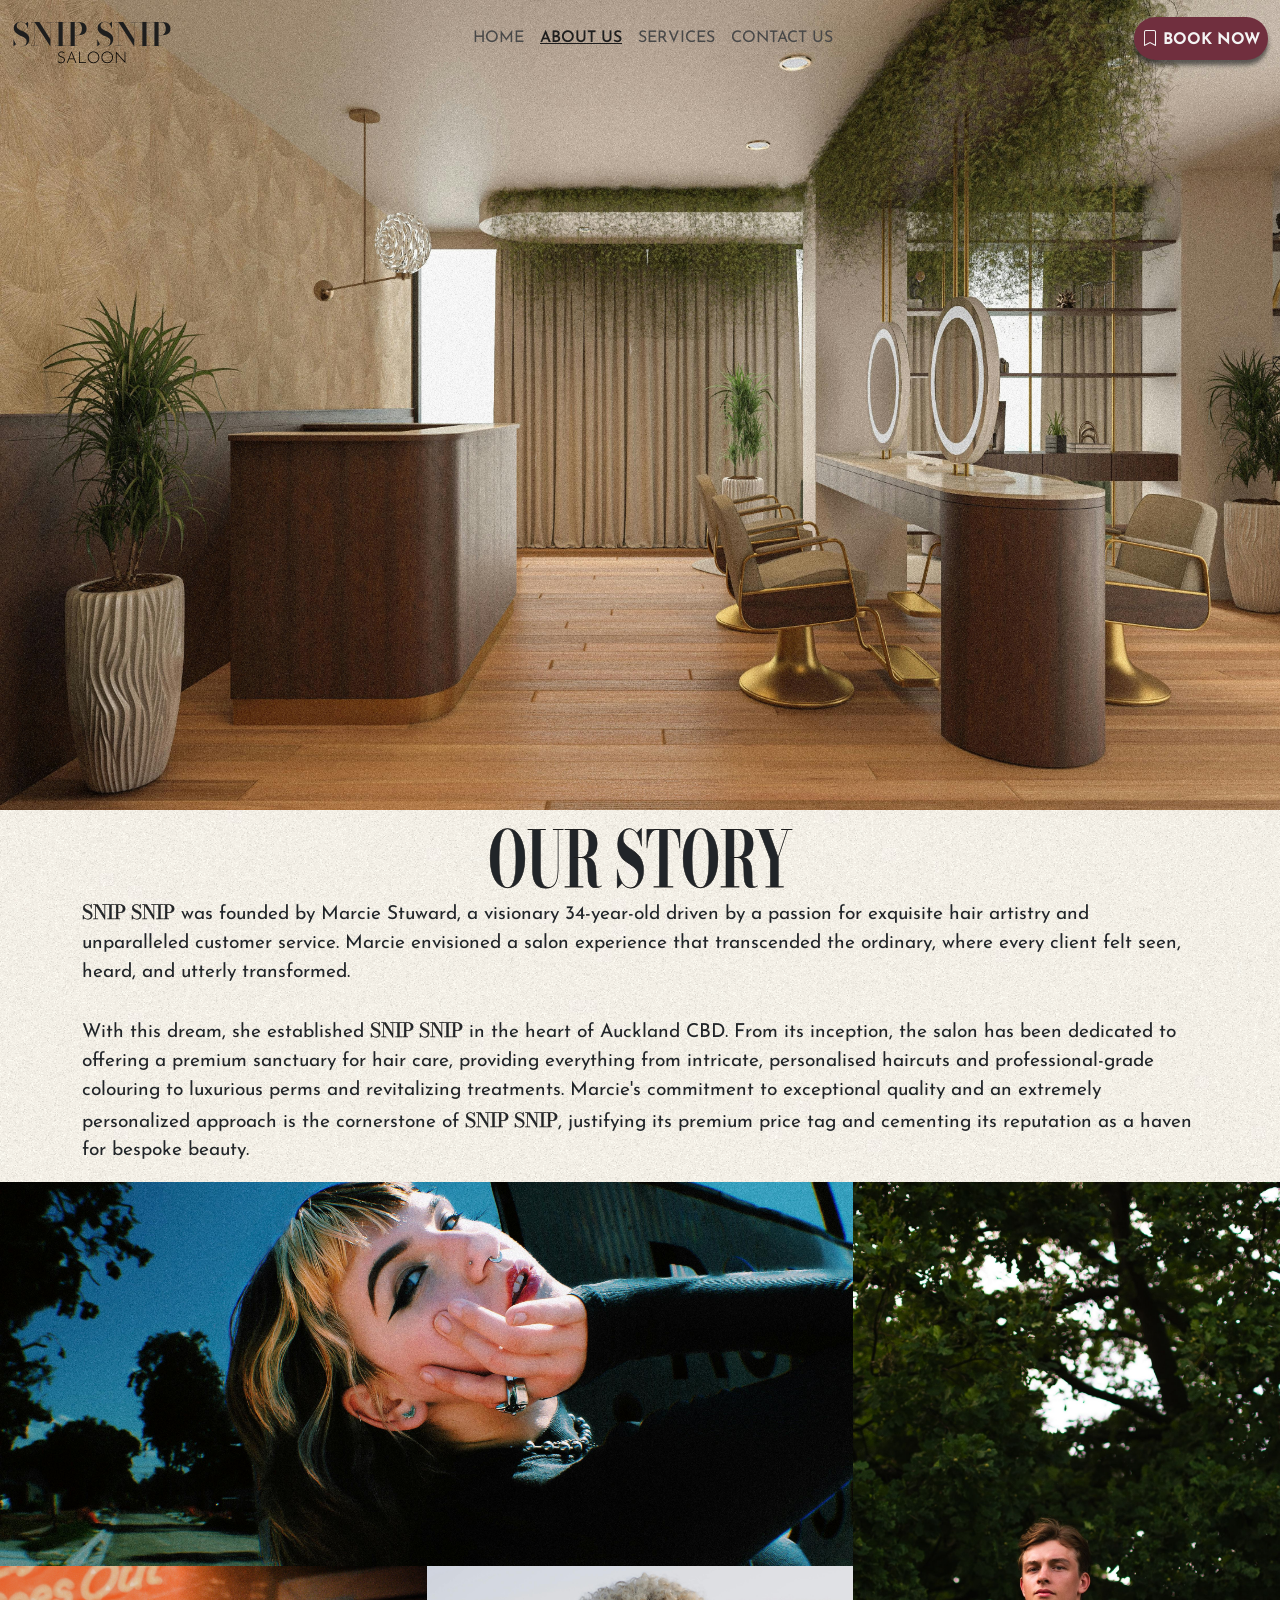
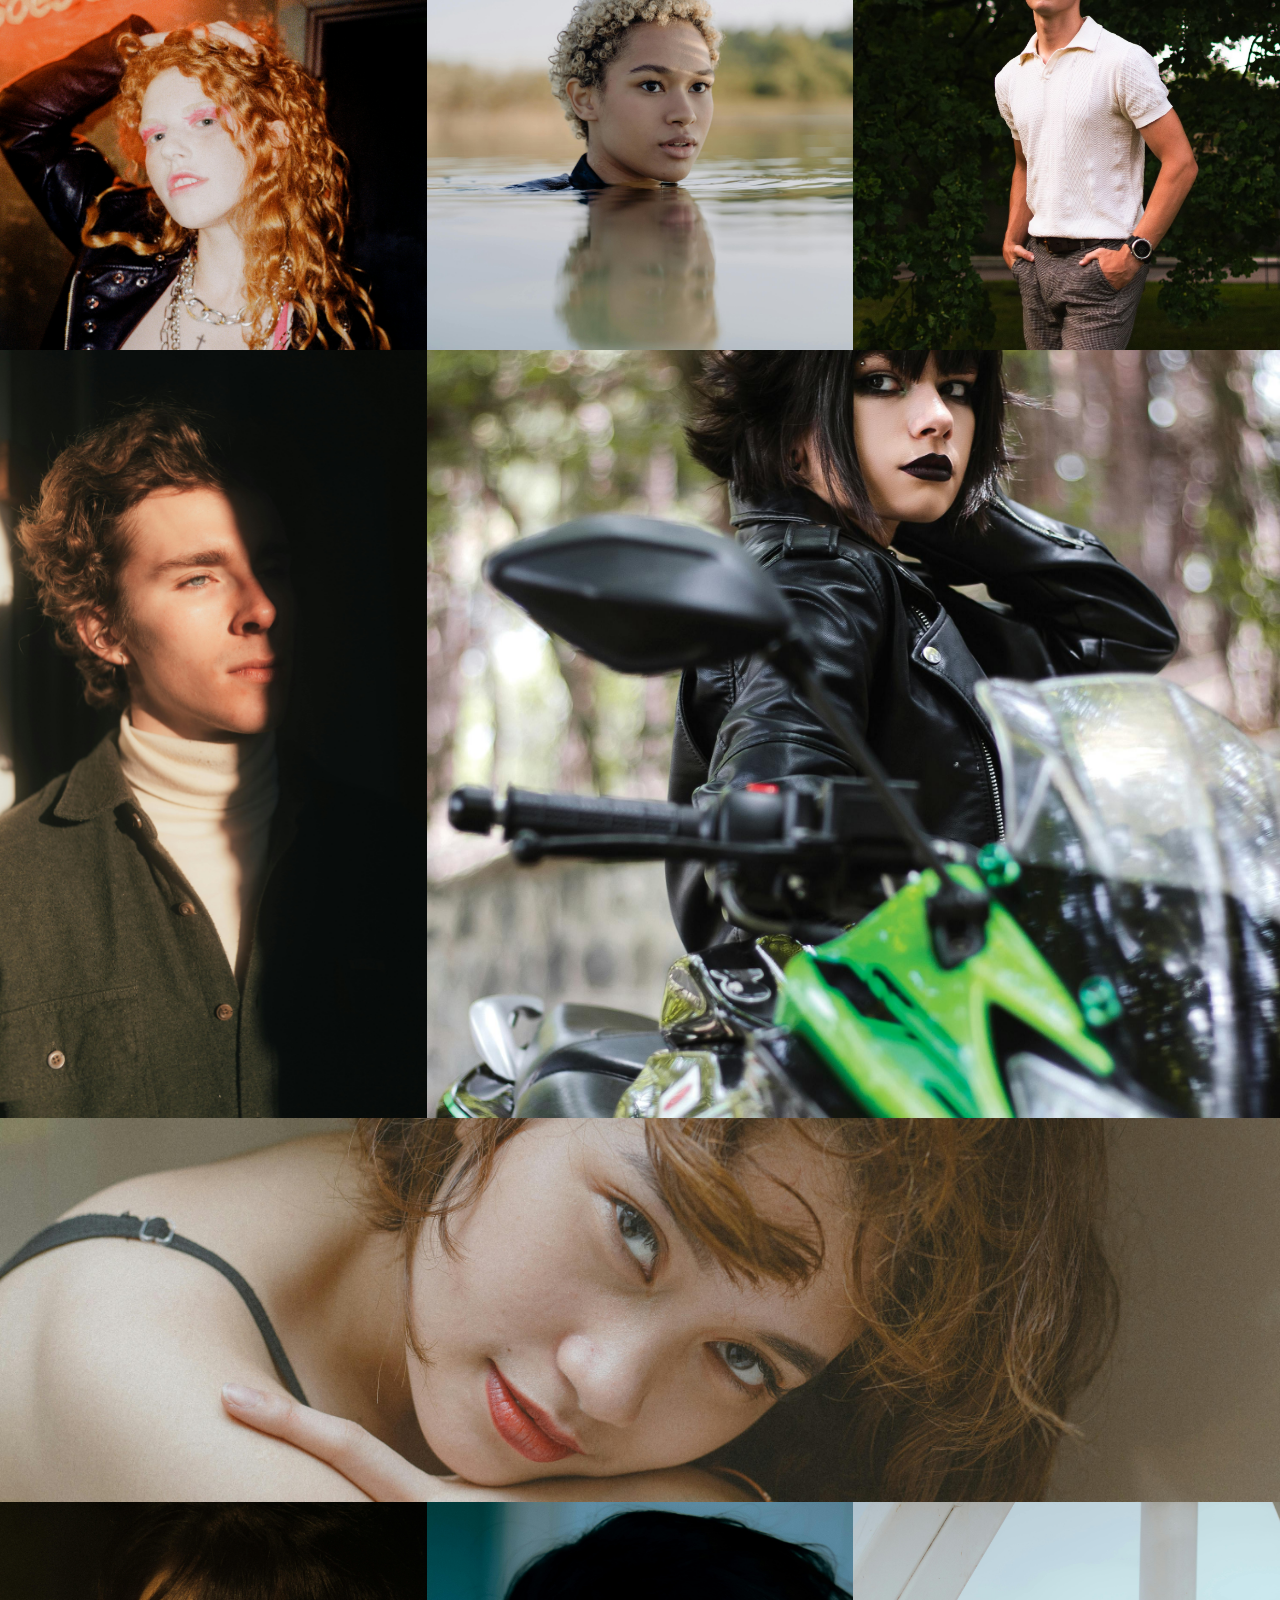
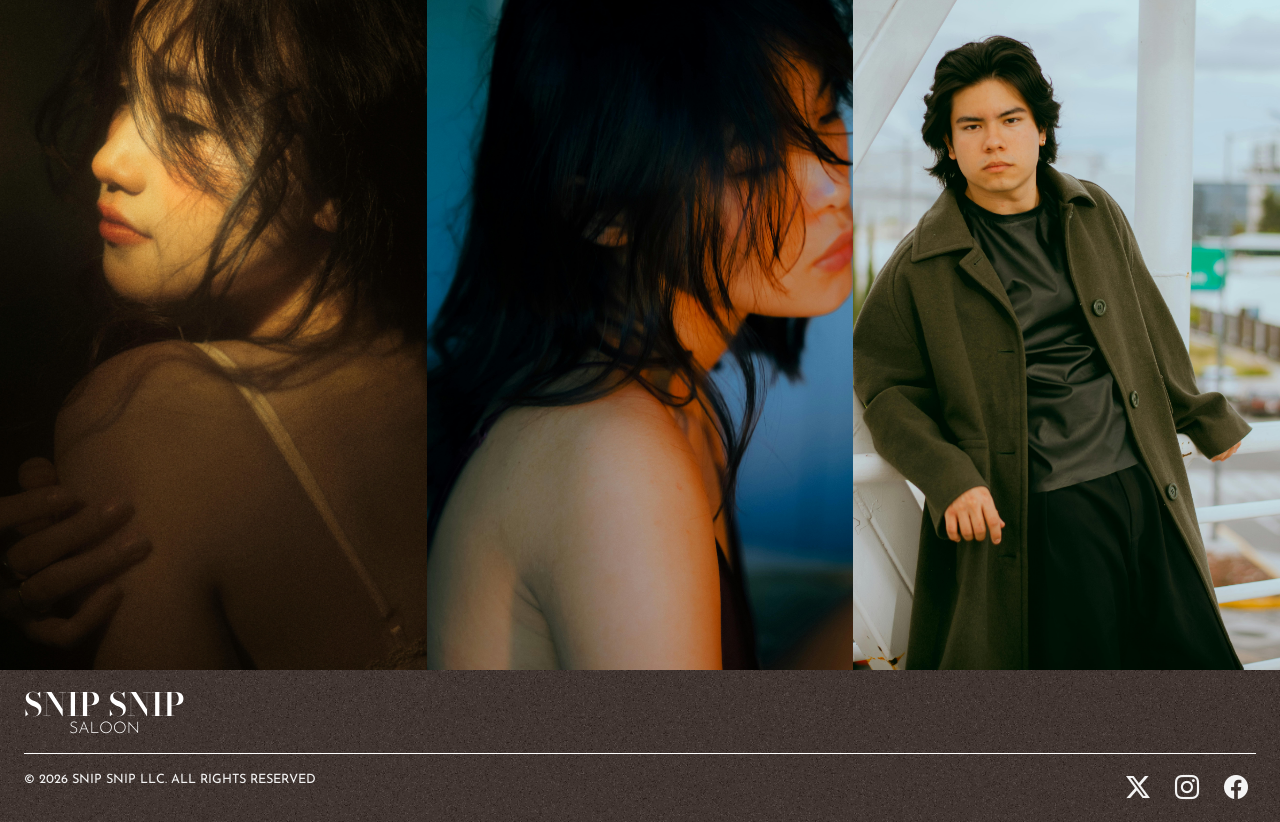
==== commit f1a86954: "Finished about page & booking (styling still left)" ====
--- a/aboutUs.html
+++ b/aboutUs.html
@@ -45,28 +45,37 @@
         <div class="row">
             <div class="col-8">
                 <div class="row">
-                    <div class="p-0 col-md-12">
+                    <div class="p-0 col-md-12 animationFade">
                         <div class="portfolioContainer2">
                             <img src="./CSS/Images/pexels-the-earthy-jay-380084919-30727520.jpg">
+                            <div class="dresserContainer">
+                                <h3 class="text-uppercase thicker stretch">Hairdresser: Marcie Stuward</h3>
+                            </div>
                         </div>
                     </div>
                 </div>
                 <div class="row">
-                    <div class="p-0 col-6">
+                    <div class="p-0 col-6 animationFade">
                         <div class="portfolioContainer3">
                             <img src="./CSS/Images/pexels-cottonbro-10675701.jpg">
+                            <div class="dresserContainer">
+                                <h3 class="text-uppercase thicker stretch">Hairdresser: Amy Fu</h3>
+                            </div>
                         </div>
                     </div>
-                    <div class="p-0 col-6">
+                    <div class="p-0 col-6 animationFade">
                         <div class="portfolioContainer3">
                             <img src="./CSS/Images/pexels-cottonbro-10678506.jpg">
+                            <div class="dresserContainer">
+                                <h3 class="text-uppercase thicker stretch">Hairdresser: Sadie Nguyen</h3>
+                            </div>
                         </div>
                     </div>
                 </div>
             </div>
-            <div class="p-0 col-4">
+            <div class="p-0 col-4 animationFade">
                 <div class="portfolioContainer">
-                    <img src="./CSS/Images/pexels-cesar-o-neill-26650613-34082630.jpg">
+                    <img src="./CSS/Images/pexels-casnafu-31203738.jpg">
                     <div class="dresserContainer">
                         <h3 class="text-uppercase thicker stretch">Hairdresser: Chris Andrew</h3>
                     </div>
@@ -74,38 +83,63 @@
             </div>
         </div>
         <div class="row">
-            <div class="col-8">
-                <div class="row">
-                    <div class="p-0 col-md-12">
-                        <div class="portfolioContainer2">
-                            <img src="./CSS/Images/pexels-the-earthy-jay-380084919-30727520.jpg">
-                        </div>
-                    </div>
-                </div>
-                <div class="row">
-                    <div class="p-0 col-6">
-                        <div class="portfolioContainer3">
-                            <img src="./CSS/Images/pexels-cottonbro-10675701.jpg">
-                        </div>
-                    </div>
-                    <div class="p-0 col-6">
-                        <div class="portfolioContainer3">
-                            <img src="./CSS/Images/pexels-cottonbro-10678506.jpg">
-                        </div>
+            <div class="p-0 col-4 animationFade">
+                <div class="portfolioContainer">
+                    <img src="./CSS/Images/pexels-aman-malik-295717703-15669898.jpg">
+                    <div class="dresserContainer">
+                        <h3 class="text-uppercase thicker stretch">Hairdresser: Amy Fu</h3>
                     </div>
                 </div>
             </div>
-            <div class="p-0 col-4">
+            <div class="p-0 col-8 animationFade">
                 <div class="portfolioContainer">
-                    <img src="./CSS/Images/pexels-cesar-o-neill-26650613-34082630.jpg">
-                    <!-- <div class="dresserContainer">
-                        <img src="./CSS/Images/chrisHairdresser.png">
-                        <p>Text</p>
-                    </div> -->
+                    <img src="./CSS/Images/pexels-najowee-17753918.jpg">
+                    <div class="dresserContainer">
+                        <h3 class="text-uppercase thicker stretch">Hairdresser: Marcie Stuward</h3>
+                    </div>
                 </div>
             </div>
         </div>
-        
+        <div class="row">
+            <div class="col-12 p-0 animationFade">
+                <div class="portfolioContainer2">
+                    <img src="./CSS/Images/pexels-jay-r-alvarez-2501979-4284529.jpg">
+                    <div class="dresserContainer">
+                        <h3 class="text-uppercase thicker stretch">Hairdresser: Chris Andrew</h3>
+                    </div>
+                </div>
+            </div>
+        </div>
+        <div class="row">
+            <div class="col-4 p-0">
+                <div class="portfolioContainer animationFade">
+                    <img src="./CSS/Images/pexels-hoang-b-u-2062876836-30253431.jpg">
+                    <div class="dresserContainer">
+                        <h3 class="text-uppercase thicker stretch">Hairdresser: Sadie Nguyen</h3>
+                    </div>
+                </div>
+            </div>
+            <div class="col-4 p-0">
+                <div class="portfolioContainer animationFade">
+                    <img src="./CSS/Images/pexels-ruby-ruby-20919055-12378080.jpg">
+                    <div class="dresserContainer">
+                        <h3 class="text-uppercase thicker stretch">Hairdresser: Sadie Nguyen</h3>
+                    </div>
+                </div>
+            </div>
+            <div class="col-4 p-0">
+                <div class="portfolioContainer animationFade">
+                    <img src="./CSS/Images/pexels-cesar-o-neill-26650613-34082630.jpg">
+                    <div class="dresserContainer">
+                        <h3 class="text-uppercase thicker stretch">Hairdresser: Marcie Stuward</h3>
+                    </div>
+                </div>
+            </div>
+        </div>
+        <!-- Footer -->
+        <div class="row">
+            <footer id="footer"></footer>
+        </div>
     </div>
 </body>
 </html>
--- a/CSS/aboutUsStylesheet.css
+++ b/CSS/aboutUsStylesheet.css
@@ -36,7 +36,7 @@
     width: 100%;
     height: 60vw;
 }
-.portfolioContainer img:hover{
+.portfolioContainer img:hover, .portfolioContainer2 img:hover, .portfolioContainer3 img:hover{
     filter: opacity(0.1);
     transition: filter 0.3s ease-in;
 }
@@ -54,6 +54,13 @@
     width: 100%;
     height: 30vw;
 }
+.portfolioContainer4{
+    position: relative;
+    display: block;
+    margin: auto;
+    width: 100%;
+    height: 60vw;
+}
 .portfolioContainer img, .portfolioContainer2 img, .portfolioContainer3 img{
     width: 100%;
     height: 100%;
@@ -66,12 +73,6 @@
     bottom: 0;
     left: 10px;
 }
-.dresserContainer img{
-    width: clamp(30px, 20vw,20rem);
-    height: auto;
-    aspect-ratio: 1/1;
-    border: 1px solid var(--textColourWhite);
-    border-radius: 50%;
-    filter: drop-shadow(0px 5px 2px var(--shadowColour));
-    
+.dresserContainer h3{
+    font-size: var(--fontBase);
 }
